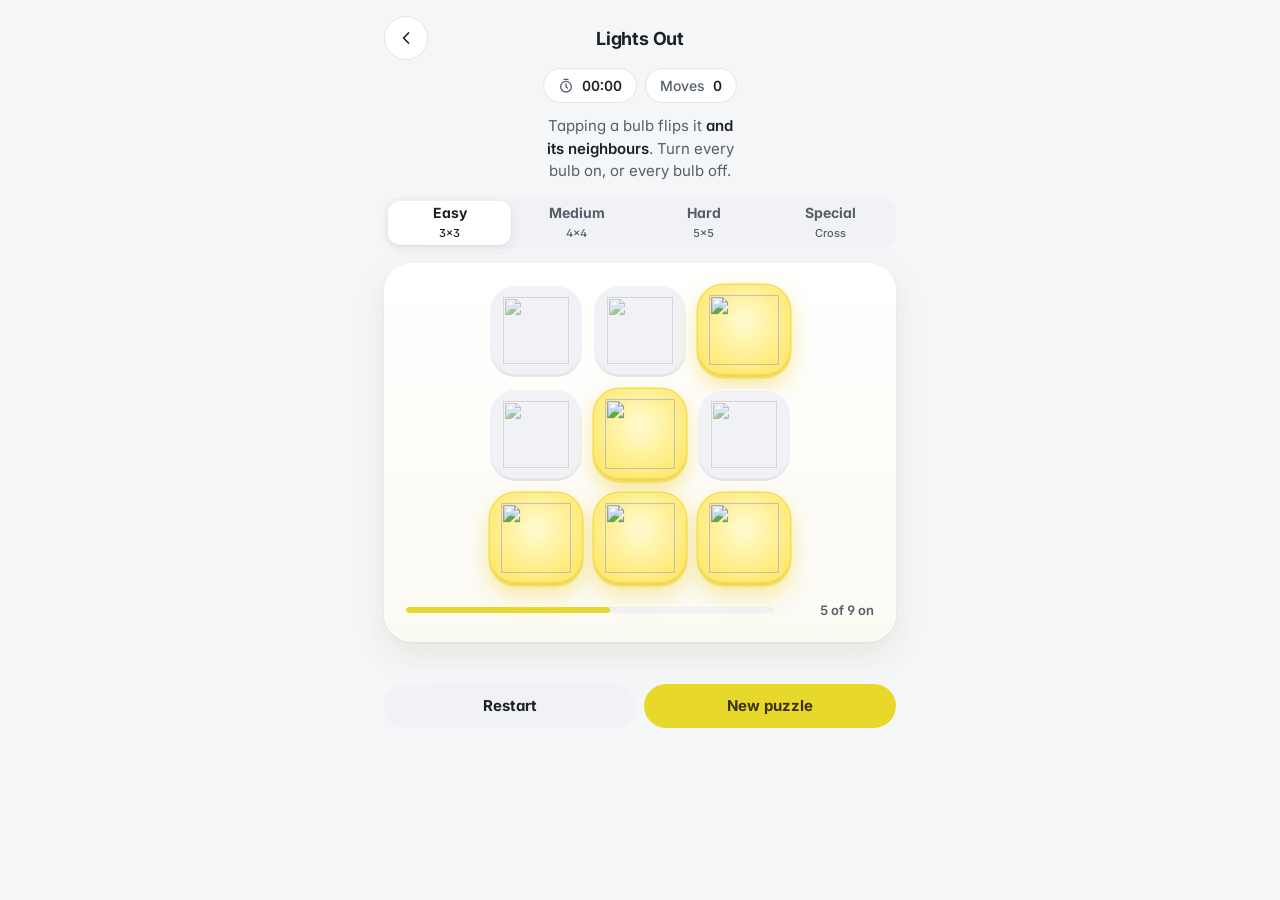
==== game_two.html @ 9a8c8a30 "Makeover: new Zebra and Lights Out, original entrance without Zip - Entrance: original artwork and b" ====
<!DOCTYPE html>
<html lang="en">
<head>
  <meta charset="UTF-8" />
  <meta name="viewport" content="width=device-width, initial-scale=1, viewport-fit=cover" />
  <meta name="theme-color" content="#f4f6f8" />
  <title>Lights Out</title>
  <link rel="icon" href="faviconLO.svg" type="image/svg+xml" />
  <link rel="preconnect" href="https://fonts.googleapis.com" />
  <link rel="preconnect" href="https://fonts.gstatic.com" crossorigin />
  <link href="https://fonts.googleapis.com/css2?family=Inter:wght@400;500;600;700;800&display=swap" rel="stylesheet" />
  <link rel="stylesheet" href="lights.css" />
  <script src="fit.js" defer></script>
  <style>
    :root { --accent: #7a6c00; --accent-tint: var(--lights-tint); }
    html, body { overflow: hidden; }
    .shell { width: min(100%, 34rem); padding-bottom: max(1rem, env(safe-area-inset-bottom)); }
    .topbar { padding: .25rem 0 .5rem; }
    .btn { background: var(--lights); color: var(--lights-ink); }
    .btn:hover { background: var(--lights-strong); }

    .stats { margin-bottom: .75rem; }
    .goal { margin: 0 auto .875rem; max-width: 30ch; text-align: center; color: var(--ink-2); font-size: .9375rem; text-wrap: balance; }
    .goal strong { color: var(--ink); font-weight: 600; }

    .levels {
      display: grid; grid-template-columns: repeat(4, 1fr); gap: .25rem;
      padding: .25rem; margin: 0 0 .875rem;
      background: var(--surface-2); border-radius: 1rem; border: 0;
    }
    .levels legend { position: absolute; width: 1px; height: 1px; overflow: hidden; clip: rect(0 0 0 0); }
    .levels label { position: relative; }
    .levels input { position: absolute; opacity: 0; inset: 0; margin: 0; cursor: pointer; }
    .levels span {
      display: grid; place-items: center; min-height: 2.75rem; padding: .125rem .25rem;
      border-radius: .75rem; font-size: .875rem; font-weight: 700; color: var(--ink-2); text-align: center; line-height: 1.15;
      transition: background .2s, color .2s, box-shadow .2s;
    }
    .levels small { display: block; font-size: .6875rem; font-weight: 500; font-variant-numeric: tabular-nums; }
    .levels input:checked + span { background: var(--surface); color: var(--ink); box-shadow: var(--shadow); }
    .levels input:focus-visible + span { outline: 3px solid var(--accent); outline-offset: 1px; }

    /* board: a soft white tray of rounded keys; lit keys turn warm yellow */
    .board-wrap {
      padding: clamp(.875rem, 4vw, 1.375rem);
      border-radius: 1.75rem; border: 0;
      background: linear-gradient(180deg, #ffffff, #fbfaf3);
      box-shadow: 0 1px 2px rgb(29 33 37 / .05), 0 12px 32px rgb(120 100 0 / .10);
    }
    .board {
      --n: 3;
      display: grid; grid-template-columns: repeat(var(--n), 1fr);
      gap: clamp(.375rem, 2vw, .75rem);
      width: min(100%, calc(var(--n) * 6.25rem));
      margin: 0 auto;
    }
    .cell {
      position: relative; aspect-ratio: 1; display: grid; place-items: center;
      padding: 14%; border: 0; border-radius: 28%;
      background: #f1f2f5;
      box-shadow: inset 0 -3px 0 rgb(29 33 37 / .06), inset 0 1px 0 #fff;
      cursor: pointer;
      transition: background .3s var(--ease), box-shadow .35s var(--ease), transform .25s cubic-bezier(.2, 1.1, .3, 1);
    }
    .cell img { width: 100%; height: 100%; pointer-events: none; opacity: .55; transition: opacity .25s, transform .35s cubic-bezier(.2, 1.1, .3, 1); }
    .cell:hover { background: #e9ebef; }
    .cell:active { transform: scale(.92); }
    .cell[aria-pressed="true"] {
      background: radial-gradient(circle at 50% 40%, #fffbd2, #ffe970 75%);
      box-shadow: inset 0 -3px 0 rgb(170 140 0 / .18), 0 0 0 1.5px #f3df4d, 0 8px 22px rgb(240 205 30 / .45);
    }
    .cell[aria-pressed="true"] img { opacity: 1; transform: scale(1.06); }
    .cell.blank { visibility: hidden; pointer-events: none; }
    .cell:focus-visible { outline-offset: 3px; border-radius: 28%; }

    .meter { display: flex; align-items: center; gap: .75rem; margin-top: 1rem; font-size: .8125rem; font-weight: 600; color: var(--ink-2); font-variant-numeric: tabular-nums; }
    .meter .track { flex: 1; height: .375rem; border-radius: 999px; background: var(--surface-2); overflow: hidden; }
    .meter .fill { display: block; height: 100%; width: 0; border-radius: inherit; background: var(--lights); transition: width .35s var(--ease); }
    .progress { margin: 0; min-width: 5.5rem; text-align: right; }

    .status { min-height: 1.4rem; margin-top: .75rem; }
    .status.success { color: #6b5d00; }
    .controls { display: grid; grid-template-columns: 1fr 1fr; gap: .5rem; margin-top: .5rem; }
  </style>
</head>
<body>
  <main class="shell">
    <header class="topbar">
      <a class="icon-btn" href="index.html" aria-label="Back to all games">
        <svg viewBox="0 0 24 24" fill="none" stroke="currentColor" stroke-width="2" stroke-linecap="round" stroke-linejoin="round" aria-hidden="true"><path d="M15 18l-6-6 6-6"/></svg>
      </a>
      <h1>Lights Out</h1>
      <span style="width:44px" aria-hidden="true"></span>
    </header>

    <div class="stats" role="group" aria-label="Game status">
      <span class="stat"><svg viewBox="0 0 24 24" fill="none" stroke="currentColor" stroke-width="2" stroke-linecap="round" aria-hidden="true"><circle cx="12" cy="13" r="8"/><path d="M12 9v4l2 2M9 2h6"/></svg><span class="sr-only">Time</span><time id="timer">00:00</time></span>
      <span class="stat"><span class="label">Moves</span><span id="moves">0</span></span>
    </div>

    <p class="goal">Tapping a bulb flips it <strong>and its neighbours</strong>. Turn every bulb on, or every bulb off.</p>

    <fieldset class="levels" id="levels">
      <legend>Difficulty</legend>
      <label><input type="radio" name="level" value="3" checked /><span>Easy<small>3×3</small></span></label>
      <label><input type="radio" name="level" value="4" /><span>Medium<small>4×4</small></span></label>
      <label><input type="radio" name="level" value="5" /><span>Hard<small>5×5</small></span></label>
      <label><input type="radio" name="level" value="cross" /><span>Special<small>Cross</small></span></label>
    </fieldset>

    <section class="panel board-wrap" aria-label="Board">
      <div class="board" id="board" role="grid" aria-label="Light bulbs"></div>
      <div class="meter"><span class="track" aria-hidden="true"><i class="fill" id="fill"></i></span><p class="progress" id="progress"></p></div>
    </section>

    <p class="status" id="status" role="status" aria-live="polite"></p>

    <div class="controls">
      <button class="btn secondary" id="restartBtn">Restart</button>
      <button class="btn" id="newBtn">New puzzle</button>
    </div>
  </main>

  <dialog class="result" id="result" aria-labelledby="resultTitle">
    <img class="art" src="lightbulb_on.svg" alt="" />
    <h2 id="resultTitle">Solved!</h2>
    <p id="resultText"></p>
    <div class="figures" id="resultFigures"></div>
    <div class="actions">
      <button class="btn" id="nextBtn">Next level</button>
      <button class="btn secondary" id="againBtn">Play again</button>
      <a class="btn secondary" href="game_one.html">Try Find the Zebra</a>
    </div>
  </dialog>

  <script>
  (() => {
    const CROSS = [[0,2],[1,1],[1,2],[1,3],[2,0],[2,1],[2,2],[2,3],[2,4],[3,1],[3,2],[3,3],[4,2]];
    const LEVELS = ['3', '4', '5', 'cross'];
    const NAMES = { '3': 'Easy', '4': 'Medium', '5': 'Hard', 'cross': 'Special' };
    const $ = (s) => document.querySelector(s);
    const boardEl = $('#board'), movesEl = $('#moves'), timerEl = $('#timer'), statusEl = $('#status');

    let level = '3', n = 3, active, grid, start, moves, seconds, timerId, solved, focusIdx = 0;

    const key = (r, c) => r * n + c;
    const isActive = (r, c) => r >= 0 && c >= 0 && r < n && c < n && active[key(r, c)];
    const activeCells = () => active.flatMap((a, i) => a ? [i] : []);

    function setup(lv) {
      level = lv; n = lv === 'cross' ? 5 : +lv;
      active = Array(n * n).fill(lv !== 'cross');
      if (lv === 'cross') CROSS.forEach(([r, c]) => active[key(r, c)] = true);
      boardEl.style.setProperty('--n', n);
      boardEl.innerHTML = '';
      for (let r = 0; r < n; r++) {
        const row = document.createElement('div');
        row.setAttribute('role', 'row'); row.style.display = 'contents';
        for (let c = 0; c < n; c++) {
          const b = document.createElement('button');
          b.className = 'cell'; b.dataset.i = key(r, c);
          b.setAttribute('role', 'gridcell');
          if (!active[key(r, c)]) { b.classList.add('blank'); b.tabIndex = -1; b.setAttribute('aria-hidden', 'true'); }
          b.innerHTML = '<img alt="" />';
          row.appendChild(b);
        }
        boardEl.appendChild(row);
      }
    }

    function flip(g, i) {
      const r = Math.floor(i / n), c = i % n;
      for (const [dr, dc] of [[0,0],[0,1],[0,-1],[1,0],[-1,0]]) {
        if (isActive(r + dr, c + dc)) g[key(r + dr, c + dc)] = !g[key(r + dr, c + dc)];
      }
    }
    const isSolved = (g) => { const v = activeCells().map(i => g[i]); return v.every(Boolean) || v.every(x => !x); };

    function scramble() {
      const cells = activeCells(), count = level === 'cross' ? 15 : n * 2;
      let g;
      do {                                   // never hand out an already-solved board
        g = Array(n * n).fill(false);
        for (let k = 0; k < count; k++) flip(g, cells[Math.floor(Math.random() * cells.length)]);
      } while (isSolved(g));
      return g;
    }

    function render() {
      const cells = activeCells();
      let lit = 0;
      boardEl.querySelectorAll('.cell').forEach(b => {
        const i = +b.dataset.i; if (!active[i]) return;
        const on = grid[i]; if (on) lit++;
        b.setAttribute('aria-pressed', String(on));
        b.querySelector('img').src = on ? 'lightbulb_on.svg' : 'lightbulb_off.svg';
        const r = Math.floor(i / n) + 1, c = i % n + 1;
        b.setAttribute('aria-label', `Row ${r}, column ${c}, ${on ? 'on' : 'off'}`);
        b.tabIndex = i === focusIdx ? 0 : -1;
      });
      $('#progress').textContent = `${lit} of ${cells.length} on`;
      $('#fill').style.width = `${lit / cells.length * 100}%`;
      movesEl.textContent = moves;
    }

    function tick() {
      seconds = Math.floor((Date.now() - start) / 1000);
      timerEl.textContent = `${String(Math.floor(seconds / 60)).padStart(2, '0')}:${String(seconds % 60).padStart(2, '0')}`;
    }
    function stopTimer() { clearInterval(timerId); timerId = null; }

    function newGame(fresh = true) {
      if (fresh) { initial = scramble(); }
      grid = initial.slice();
      moves = 0; solved = false; start = null; stopTimer();
      timerEl.textContent = '00:00';
      focusIdx = activeCells()[Math.floor(activeCells().length / 2)];
      statusEl.className = 'status'; statusEl.textContent = '';
      render();
    }
    let initial;

    boardEl.addEventListener('click', (e) => {
      const b = e.target.closest('.cell'); if (!b || solved) return;
      const i = +b.dataset.i;
      if (!start) { start = Date.now(); timerId = setInterval(tick, 250); }
      flip(grid, i); moves++; focusIdx = i;
      render();
      if (isSolved(grid)) win();
    });

    // arrow-key navigation across the bulbs (skips the empty corners of the cross)
    boardEl.addEventListener('keydown', (e) => {
      const d = { ArrowUp: [-1,0], ArrowDown: [1,0], ArrowLeft: [0,-1], ArrowRight: [0,1] }[e.key];
      if (!d) return;
      e.preventDefault();
      let r = Math.floor(focusIdx / n), c = focusIdx % n;
      for (let step = 0; step < n; step++) {
        r += d[0]; c += d[1];
        if (r < 0 || c < 0 || r >= n || c >= n) return;
        if (active[key(r, c)]) break;
      }
      focusIdx = key(r, c); render();
      boardEl.querySelector(`[data-i="${focusIdx}"]`).focus();
    });

    function win() {
      solved = true; tick(); stopTimer();
      const allOn = activeCells().every(i => grid[i]);
      statusEl.className = 'status success';
      statusEl.textContent = `Solved in ${timerEl.textContent} with ${moves} moves.`;
      $('#resultText').textContent = allOn ? 'Every bulb is shining.' : 'Every bulb is off.';
      $('#resultFigures').innerHTML = `<div><strong>${timerEl.textContent}</strong>Time</div><div><strong>${moves}</strong>Moves</div>`;
      const next = LEVELS[LEVELS.indexOf(level) + 1];
      $('#nextBtn').hidden = !next;
      if (next) $('#nextBtn').textContent = `Next: ${NAMES[next]}`;
      setTimeout(() => $('#result').showModal(), 500);
    }

    $('#levels').addEventListener('change', (e) => { setup(e.target.value); newGame(); });
    $('#newBtn').addEventListener('click', () => newGame());
    $('#restartBtn').addEventListener('click', () => newGame(false));
    $('#againBtn').addEventListener('click', () => { $('#result').close(); newGame(); });
    $('#nextBtn').addEventListener('click', () => {
      const next = LEVELS[LEVELS.indexOf(level) + 1];
      $('#result').close();
      document.querySelector(`input[name="level"][value="${next}"]`).checked = true;
      setup(next); newGame();
    });

    setup('3'); newGame();
  })();
  </script>
</body>
</html>
---- lights.css ----
/* v1 — polish of the original look: white cards, soft greys, Inter,
   Stav's illustrations, green = Zebra, yellow = Lights Out. */
:root {
  --ground: #f4f6f8;
  --surface: #ffffff;
  --surface-2: #f0f2f5;
  --line: #e2e5e9;
  --line-strong: #cfd4da;
  --ink: #1d2125;
  --ink-2: #555e69;
  --zebra: #087a59;
  --zebra-strong: #066347;
  --zebra-tint: #e2f4ed;
  --lights: #e9d82c;
  --lights-strong: #d6c41a;
  --lights-ink: #3a3300;
  --lights-tint: #fffbd9;
  --danger: #c0352b;
  --danger-tint: #fdecea;
  --accent: var(--zebra);
  --accent-tint: var(--zebra-tint);
  --radius: 16px;
  --radius-sm: 10px;
  --shadow: 0 1px 2px rgb(29 33 37 / .06), 0 4px 14px rgb(29 33 37 / .06);
  --shadow-lift: 0 6px 12px rgb(29 33 37 / .12), 0 14px 30px rgb(29 33 37 / .12);
  --ease: cubic-bezier(.22, 1, .36, 1);
  color-scheme: light;
}

*, *::before, *::after { box-sizing: border-box; }
html { -webkit-text-size-adjust: 100%; }
body {
  margin: 0;
  min-height: 100svh;
  background: var(--ground);
  color: var(--ink);
  font: 400 1rem/1.5 Inter, system-ui, -apple-system, "Segoe UI", sans-serif;
  font-feature-settings: "cv11", "ss01";
  -webkit-font-smoothing: antialiased;
  caret-color: var(--accent);
}
::selection { background: var(--accent-tint); color: var(--ink); }
img { display: block; max-width: 100%; height: auto; }
button { font: inherit; color: inherit; }
:focus-visible { outline: 3px solid var(--accent); outline-offset: 2px; border-radius: 8px; }
html { scrollbar-color: var(--line-strong) transparent; }

.sr-only {
  position: absolute; width: 1px; height: 1px; padding: 0; margin: -1px;
  overflow: hidden; clip: rect(0 0 0 0); white-space: nowrap; border: 0;
}

/* ---------- App shell ---------- */
.shell {
  width: min(100%, 1040px);
  margin: 0 auto;
  padding: max(12px, env(safe-area-inset-top)) 16px max(24px, env(safe-area-inset-bottom));
}
.topbar {
  display: grid;
  grid-template-columns: auto 1fr auto;
  align-items: center;
  gap: 12px;
  padding: 4px 0 14px;
}
.topbar h1 {
  margin: 0;
  font-size: 1.125rem;
  font-weight: 700;
  letter-spacing: -.01em;
  text-align: center;
}
.icon-btn {
  display: inline-grid; place-items: center;
  width: 44px; height: 44px;
  border: 1px solid var(--line);
  border-radius: 999px;
  background: var(--surface);
  cursor: pointer;
  text-decoration: none;
  color: var(--ink);
  transition: background .15s, border-color .15s;
}
.icon-btn:hover { background: var(--surface-2); border-color: var(--line-strong); }
.icon-btn svg { width: 20px; height: 20px; }

.stats {
  display: flex; justify-content: center; gap: 8px; flex-wrap: wrap;
  margin: 0 0 16px;
}
.stat {
  display: inline-flex; align-items: center; gap: 8px;
  min-height: 34px; padding: 6px 14px;
  border-radius: 999px;
  background: var(--surface);
  border: 1px solid var(--line);
  font-size: .875rem; font-weight: 600;
  font-variant-numeric: tabular-nums;
}
.stat svg { width: 16px; height: 16px; color: var(--ink-2); }
.stat .label { color: var(--ink-2); font-weight: 500; }

.panel {
  background: var(--surface);
  border: 1px solid var(--line);
  border-radius: var(--radius);
  box-shadow: var(--shadow);
}

.section-title {
  margin: 0 0 10px;
  font-size: .9375rem;
  font-weight: 700;
}
.hint { margin: 0; color: var(--ink-2); font-size: .875rem; }

/* ---------- Buttons ---------- */
.btn {
  display: inline-flex; align-items: center; justify-content: center; gap: 8px;
  min-height: 44px; padding: 0 20px;
  border: 0; border-radius: 999px;
  background: var(--accent); color: #fff;
  font-weight: 700; font-size: .9375rem;
  cursor: pointer; text-decoration: none;
  transition: background .15s, transform .15s var(--ease);
}
.btn:hover { background: var(--zebra-strong); }
.btn:active { transform: scale(.97); }
.btn.secondary { background: var(--surface-2); color: var(--ink); }
.btn.secondary:hover { background: var(--line); }
.btn[disabled] { opacity: .45; cursor: not-allowed; transform: none; }

/* ---------- Status message ---------- */
.status {
  min-height: 24px;
  margin: 0;
  text-align: center;
  font-weight: 600;
  font-size: .9375rem;
}
.status.error { color: var(--danger); }
.status.success { color: var(--zebra-strong); }

/* ---------- Result dialog ---------- */
dialog.result {
  width: min(92vw, 380px);
  border: 0; border-radius: 24px;
  padding: 28px 24px 22px;
  text-align: center;
  color: var(--ink);
  box-shadow: 0 24px 60px rgb(29 33 37 / .25);
}
dialog.result::backdrop { background: rgb(29 33 37 / .35); }
dialog.result[open] { animation: rise .35s var(--ease); }
dialog.result img.art { width: 88px; height: 88px; object-fit: contain; margin: 0 auto 12px; }
dialog.result h2 { margin: 0 0 6px; font-size: 1.75rem; letter-spacing: -.01em; }
dialog.result p { margin: 0 0 18px; color: var(--ink-2); }
dialog.result .figures {
  display: flex; justify-content: center; gap: 28px; margin: 0 0 22px;
}
dialog.result .figures div { font-size: .8125rem; color: var(--ink-2); }
dialog.result .figures strong {
  display: block; font-size: 1.5rem; color: var(--ink); font-variant-numeric: tabular-nums;
}
dialog.result .actions { display: grid; gap: 8px; }

@keyframes rise { from { opacity: 0; transform: translateY(12px) scale(.98); } }
@keyframes shake {
  25% { transform: translateX(-5px); } 50% { transform: translateX(5px); } 75% { transform: translateX(-3px); }
}
@keyframes settle { 0% { transform: scale(1.15); } 100% { transform: scale(1); } }

@media (prefers-reduced-motion: reduce) {
  *, *::before, *::after { animation-duration: .01ms !important; transition-duration: .01ms !important; }
}
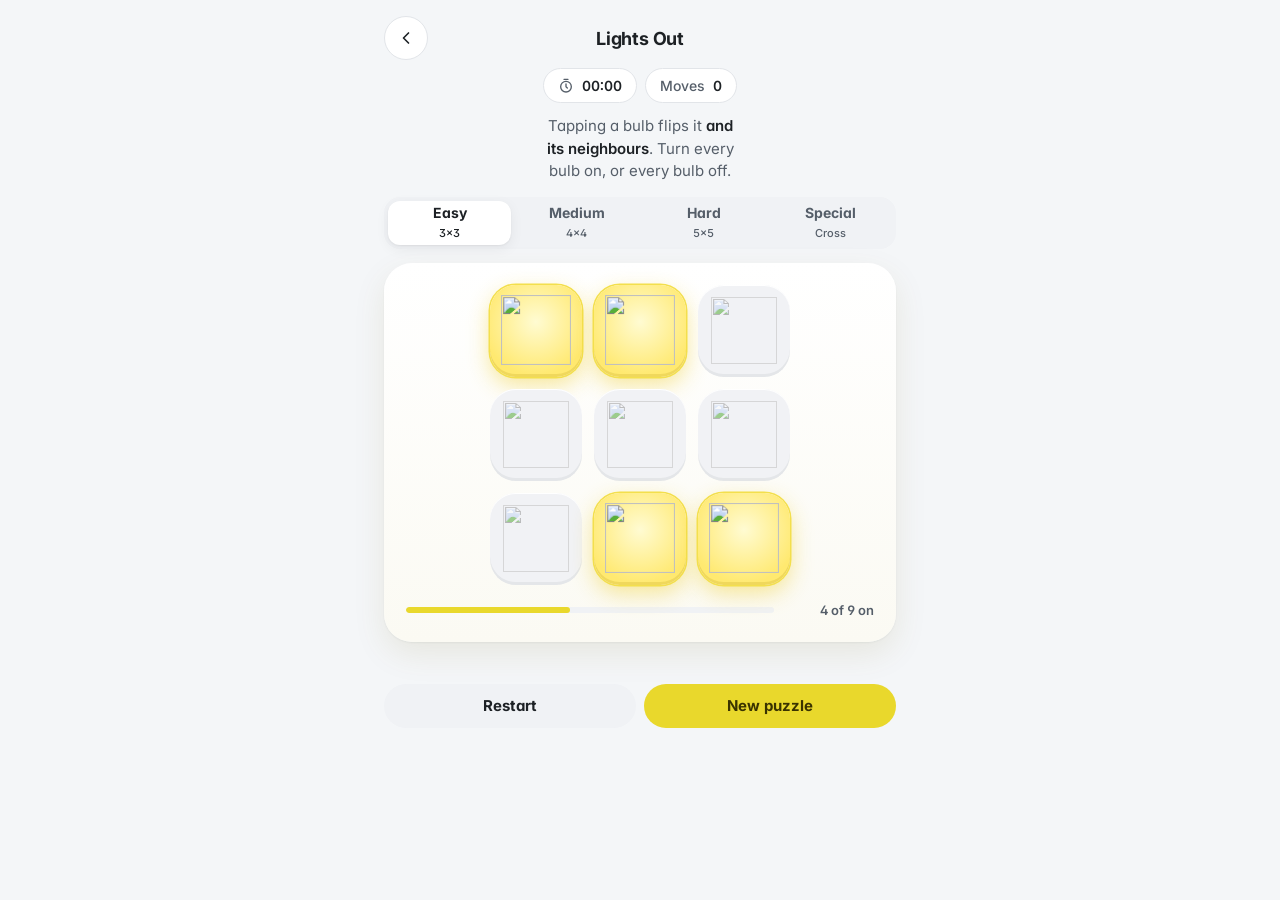
==== commit 7b096b6d: "Fix Lights Out getting stuck after finishing Special After the last level the result button tried to" ====
--- a/game_two.html
+++ b/game_two.html
@@ -252,8 +252,9 @@
       $('#resultText').textContent = allOn ? 'Every bulb is shining.' : 'Every bulb is off.';
       $('#resultFigures').innerHTML = `<div><strong>${timerEl.textContent}</strong>Time</div><div><strong>${moves}</strong>Moves</div>`;
       const next = LEVELS[LEVELS.indexOf(level) + 1];
-      $('#nextBtn').hidden = !next;
-      if (next) $('#nextBtn').textContent = `Next: ${NAMES[next]}`;
+      // after the last level the main button replays it instead of moving on
+      $('#nextBtn').textContent = next ? `Next: ${NAMES[next]}` : 'Play again';
+      $('#againBtn').hidden = !next;
       setTimeout(() => $('#result').showModal(), 500);
     }
 
@@ -264,6 +265,7 @@
     $('#nextBtn').addEventListener('click', () => {
       const next = LEVELS[LEVELS.indexOf(level) + 1];
       $('#result').close();
+      if (!next) { newGame(); return; }
       document.querySelector(`input[name="level"][value="${next}"]`).checked = true;
       setup(next); newGame();
     });
--- a/lights.css
+++ b/lights.css
@@ -28,6 +28,7 @@
 }
 
 *, *::before, *::after { box-sizing: border-box; }
+[hidden] { display: none !important; }
 html { -webkit-text-size-adjust: 100%; }
 body {
   margin: 0;
